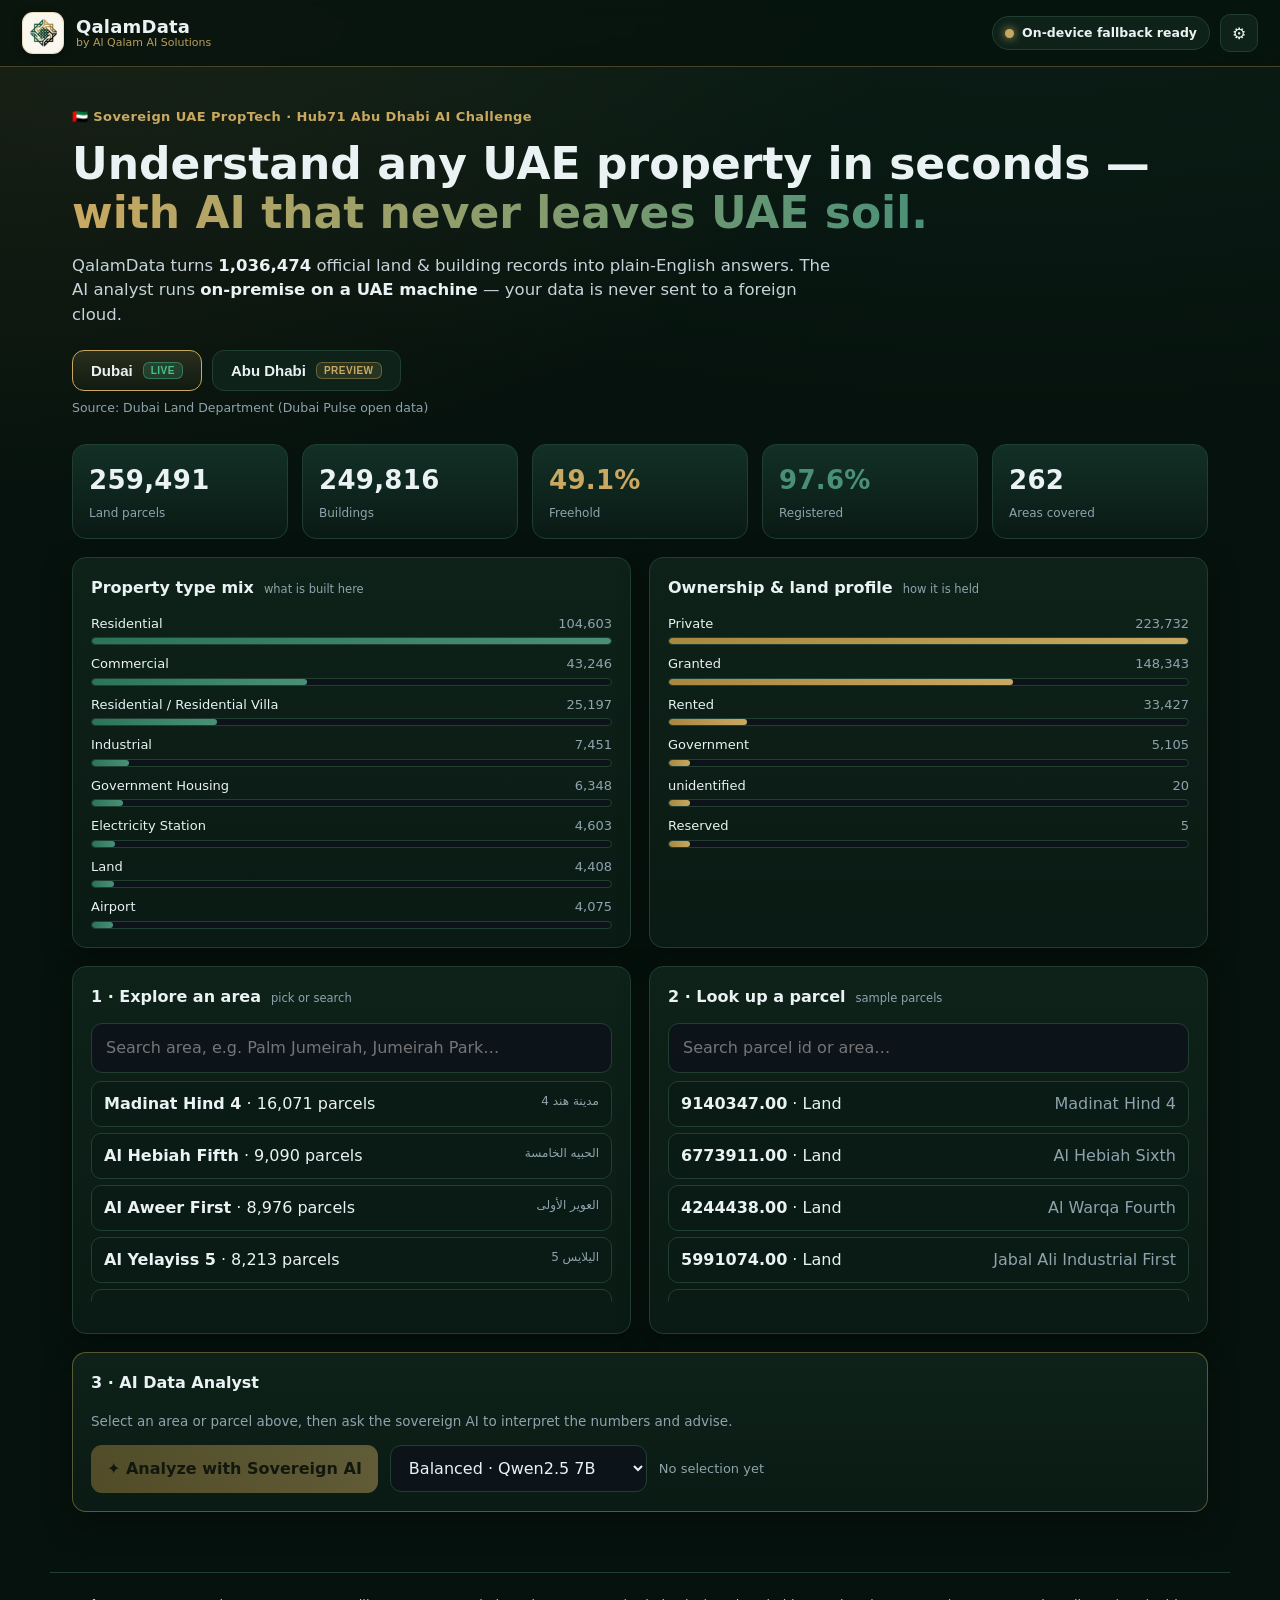
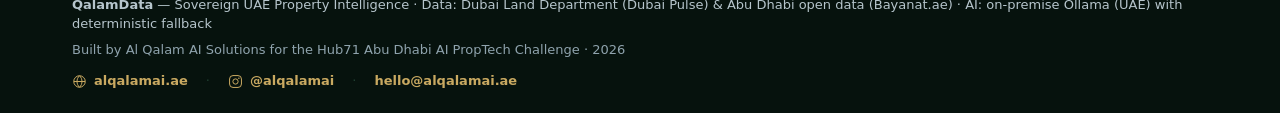
==== site/index.html @ 3cabceb9 "QalamData - Sovereign UAE Property Intelligence (Hub71 Abu Dhabi AI PropTech)" ====
<!doctype html>
<html lang="en">
<head>
  <meta charset="UTF-8" />
  <meta name="viewport" content="width=device-width, initial-scale=1.0" />
  <title>QalamData — Sovereign UAE Property Intelligence</title>
  <meta name="description" content="Understand any UAE property parcel in seconds, with AI that runs on UAE soil. Real Dubai Land Department + Abu Dhabi open data, analysed by an on-premise sovereign AI." />
  <link rel="preconnect" href="https://fonts.googleapis.com" />
  <link rel="icon" type="image/png" href="assets/logo-mark.png" />
  <link rel="stylesheet" href="styles.css" />
  <link rel="stylesheet" href="brand.css" /><!-- Al Qalam AI branding layer -->
  <meta name="theme-color" content="#0B3D2E" />
</head>
<body>
  <!-- Top bar -->
  <header class="topbar">
    <div class="brand">
      <div class="logo" aria-hidden="true">
        <svg viewBox="0 0 48 48" width="34" height="34"><defs><linearGradient id="g" x1="0" x2="1" y1="0" y2="1"><stop offset="0" stop-color="#E7C66B"/><stop offset="1" stop-color="#0FB5A6"/></linearGradient></defs><path fill="url(#g)" d="M24 2l5.5 11.6L42 16l-9 8.6L35 38l-11-6-11 6 2-13.4L6 16l12.5-2.4z"/></svg>
      </div>
      <div class="brandtext">
        <strong>QalamData</strong>
        <span>by Al Qalam AI Solutions</span>
      </div>
    </div>
    <div class="topbar-right">
      <div id="aiStatus" class="chip chip-muted" title="Sovereign AI status">
        <span class="dot"></span><span id="aiStatusText">Checking sovereign AI…</span>
      </div>
      <button id="settingsBtn" class="iconbtn" title="Settings" aria-label="Settings">⚙</button>
    </div>
  </header>

  <!-- Hero -->
  <section class="hero">
    <div class="hero-copy">
      <div class="kicker">🇦🇪 Sovereign UAE PropTech · Hub71 Abu Dhabi AI Challenge</div>
      <h1>Understand any UAE property in seconds —<br><span class="accent">with AI that never leaves UAE soil.</span></h1>
      <p class="lede">QalamData turns <strong id="recordCount">1,000,000+</strong> official land &amp; building records into plain-English answers. The AI analyst runs <strong>on-premise on a UAE machine</strong> — your data is never sent to a foreign cloud.</p>
      <div class="emirate-switch" role="tablist" aria-label="Select emirate">
        <button class="em-btn active" data-emirate="dubai" role="tab">Dubai <span class="tag tag-live">LIVE</span></button>
        <button class="em-btn" data-emirate="abudhabi" role="tab">Abu Dhabi <span class="tag tag-preview">PREVIEW</span></button>
      </div>
      <div class="source-line" id="sourceLine">Source: Dubai Land Department (Dubai Pulse open data)</div>
    </div>
  </section>

  <main class="container">
    <!-- KPI row -->
    <section class="kpis" id="kpis" aria-label="Market indicators"></section>

    <!-- Market mix -->
    <section class="grid-2">
      <div class="card">
        <h2>Property type mix <span class="hint">what is built here</span></h2>
        <div id="propertyMix" class="barlist"></div>
      </div>
      <div class="card">
        <h2>Ownership &amp; land profile <span class="hint">how it is held</span></h2>
        <div id="ownershipMix" class="barlist"></div>
      </div>
    </section>

    <!-- Explorer -->
    <section class="grid-2">
      <div class="card">
        <h2>1 · Explore an area <span class="hint">pick or search</span></h2>
        <input id="areaSearch" class="input" type="text" placeholder="Search area, e.g. Palm Jumeirah, Jumeirah Park…" autocomplete="off" />
        <div id="areaResults" class="result-list"></div>
        <div id="areaCard" class="detail"></div>
      </div>

      <div class="card">
        <h2>2 · Look up a parcel <span class="hint">sample parcels</span></h2>
        <input id="parcelSearch" class="input" type="text" placeholder="Search parcel id or area…" autocomplete="off" />
        <div id="parcelResults" class="result-list"></div>
        <div id="parcelCard" class="detail"></div>
      </div>
    </section>

    <!-- AI analyst -->
    <section class="card ai-card">
      <div class="ai-head">
        <h2>3 · AI Data Analyst</h2>
        <div id="aiBadge" class="ai-badge hidden"></div>
      </div>
      <p class="ai-sub">Select an area or parcel above, then ask the sovereign AI to interpret the numbers and advise.</p>
      <div class="ai-actions">
        <button id="analyzeBtn" class="btn btn-primary" disabled>✦ Analyze with Sovereign AI</button>
        <select id="modelSelect" class="select" title="Model">
          <optgroup label="Sovereign · on-prem UAE">
            <option value="gemma3:4b">Turbo · Gemma 3 4B</option>
            <option value="qwen2.5:7b" selected>Balanced · Qwen2.5 7B</option>
            <option value="qwen2.5:14b">Deep · Qwen2.5 14B</option>
          </optgroup>
          <optgroup label="Cloud · Anthropic">
            <option value="claude-3-5-sonnet-20241022">Claude 3.5 Sonnet</option>
          </optgroup>
        </select>
        <span id="aiContextLabel" class="ai-context">No selection yet</span>
      </div>
      <div id="aiThinking" class="ai-thinking hidden">
        <div class="scanner"></div>
        <div id="aiThinkingText">Routing to on-premise UAE node…</div>
      </div>
      <article id="aiOutput" class="ai-output"></article>
    </section>
  </main>

  <footer class="footer">
    <div>
      <strong>QalamData</strong> — Sovereign UAE Property Intelligence ·
      Data: Dubai Land Department (Dubai Pulse) &amp; Abu Dhabi open data (Bayanat.ae) ·
      AI: on-premise Ollama (UAE) with deterministic fallback
    </div>
    <div class="muted">Built by Al Qalam AI Solutions for the Hub71 Abu Dhabi AI PropTech Challenge · 2026</div>
    <div class="brand-links">
      <a href="https://alqalamai.ae" target="_blank" rel="noopener" title="alqalamai.ae">
        <svg viewBox="0 0 24 24" fill="none" aria-hidden="true"><circle cx="12" cy="12" r="9.2" stroke="currentColor" stroke-width="1.6"/><path d="M3 12h18M12 2.8c2.6 2.4 4 5.8 4 9.2s-1.4 6.8-4 9.2c-2.6-2.4-4-5.8-4-9.2S9.4 5.2 12 2.8Z" stroke="currentColor" stroke-width="1.6"/></svg>
        alqalamai.ae
      </a>
      <span class="sep">·</span>
      <a href="https://instagram.com/alqalamai" target="_blank" rel="noopener" title="@alqalamai on Instagram">
        <svg viewBox="0 0 24 24" fill="none" aria-hidden="true"><rect x="2.5" y="2.5" width="19" height="19" rx="5.5" stroke="currentColor" stroke-width="1.6"/><circle cx="12" cy="12" r="4.2" stroke="currentColor" stroke-width="1.6"/><circle cx="17.4" cy="6.6" r="1.2" fill="currentColor"/></svg>
        @alqalamai
      </a>
      <span class="sep">·</span>
      <a href="mailto:hello@alqalamai.ae" title="hello@alqalamai.ae">hello@alqalamai.ae</a>
    </div>
  </footer>

  <!-- Settings modal -->
  <div id="settingsModal" class="modal hidden" role="dialog" aria-modal="true">
    <div class="modal-box">
      <h3>Settings</h3>
      <label>Sovereign AI endpoint
        <input id="endpointInput" class="input" type="text" placeholder="https://your-tunnel.trycloudflare.com or http://127.0.0.1:8077" />
      </label>
      <p class="muted small">Point this at the on-premise AI node (local or via secure tunnel). If unreachable, QalamData uses a built-in on-device fallback analyst so the demo never breaks.</p>
      <div class="modal-actions">
        <button id="saveSettings" class="btn btn-primary">Save</button>
        <button id="closeSettings" class="btn">Close</button>
      </div>
    </div>
  </div>

  <script src="config.js"></script>
  <script src="app.js"></script>
</body>
</html>
---- site/styles.css ----
:root {
  --bg: #0b1014;
  --bg-2: #0f161c;
  --panel: #131c24;
  --panel-2: #18232c;
  --border: #233240;
  --ink: #eaf2f4;
  --muted: #8fa3ad;
  --gold: #e7c66b;
  --gold-deep: #c9a227;
  --teal: #0fb5a6;
  --teal-deep: #0a8c81;
  --red: #ff6b6b;
  --green: #4cd0a7;
  --radius: 14px;
  --shadow: 0 10px 30px rgba(0,0,0,.35);
}

* { box-sizing: border-box; }
html, body { margin: 0; padding: 0; }
body {
  font-family: "Segoe UI", system-ui, -apple-system, Tahoma, sans-serif;
  background:
    radial-gradient(1200px 600px at 80% -10%, rgba(15,181,166,.12), transparent),
    radial-gradient(900px 500px at 0% 0%, rgba(231,198,107,.10), transparent),
    var(--bg);
  color: var(--ink);
  line-height: 1.5;
}
a { color: var(--teal); }

/* Top bar */
.topbar {
  display: flex; align-items: center; justify-content: space-between;
  padding: 12px 22px; border-bottom: 1px solid var(--border);
  position: sticky; top: 0; z-index: 20;
  backdrop-filter: blur(8px); background: rgba(11,16,20,.72);
}
.brand { display: flex; align-items: center; gap: 12px; }
.brandtext { display: flex; flex-direction: column; line-height: 1.05; }
.brandtext strong { font-size: 18px; letter-spacing: .3px; }
.brandtext span { font-size: 11px; color: var(--muted); }
.topbar-right { display: flex; align-items: center; gap: 10px; }
.iconbtn {
  background: var(--panel); border: 1px solid var(--border); color: var(--ink);
  width: 38px; height: 38px; border-radius: 10px; cursor: pointer; font-size: 16px;
}
.iconbtn:hover { border-color: var(--teal); }

.chip {
  display: inline-flex; align-items: center; gap: 8px;
  padding: 7px 12px; border-radius: 999px; font-size: 12.5px; font-weight: 600;
  border: 1px solid var(--border); background: var(--panel);
}
.chip .dot { width: 9px; height: 9px; border-radius: 50%; background: var(--muted); box-shadow: 0 0 0 3px rgba(255,255,255,.04); }
.chip-live .dot { background: var(--green); box-shadow: 0 0 10px var(--green); }
.chip-fallback .dot { background: var(--gold); box-shadow: 0 0 10px var(--gold); }
.chip-muted .dot { background: var(--muted); }

/* Hero */
.hero { padding: 40px 22px 8px; max-width: 1180px; margin: 0 auto; }
.kicker { color: var(--gold); font-weight: 700; font-size: 13px; letter-spacing: .4px; margin-bottom: 12px; }
.hero h1 { font-size: clamp(26px, 4vw, 44px); line-height: 1.12; margin: 0 0 14px; font-weight: 800; }
.hero h1 .accent { background: linear-gradient(90deg, var(--gold), var(--teal)); -webkit-background-clip: text; background-clip: text; color: transparent; }
.lede { color: #c6d4da; max-width: 760px; font-size: 16.5px; }
.lede strong { color: var(--ink); }

.emirate-switch { display: flex; gap: 10px; margin: 22px 0 8px; }
.em-btn {
  background: var(--panel); border: 1px solid var(--border); color: var(--ink);
  padding: 11px 18px; border-radius: 12px; cursor: pointer; font-weight: 700; font-size: 15px;
  display: flex; align-items: center; gap: 10px; transition: .15s;
}
.em-btn:hover { border-color: var(--teal); }
.em-btn.active { border-color: var(--gold); background: linear-gradient(180deg, rgba(231,198,107,.14), rgba(231,198,107,.04)); }
.tag { font-size: 10px; font-weight: 800; padding: 2px 7px; border-radius: 6px; letter-spacing: .5px; }
.tag-live { background: rgba(76,208,167,.16); color: var(--green); border: 1px solid rgba(76,208,167,.4); }
.tag-preview { background: rgba(231,198,107,.14); color: var(--gold); border: 1px solid rgba(231,198,107,.4); }
.source-line { color: var(--muted); font-size: 12.5px; margin-top: 6px; }

/* Layout */
.container { max-width: 1180px; margin: 0 auto; padding: 18px 22px 60px; display: grid; gap: 18px; }
.grid-2 { display: grid; grid-template-columns: 1fr 1fr; gap: 18px; }
@media (max-width: 860px) { .grid-2 { grid-template-columns: 1fr; } }

.card {
  background: linear-gradient(180deg, var(--panel), var(--bg-2));
  border: 1px solid var(--border); border-radius: var(--radius); padding: 18px; box-shadow: var(--shadow);
}
.card h2 { margin: 0 0 14px; font-size: 16px; display: flex; align-items: baseline; gap: 10px; }
.hint { font-size: 11.5px; color: var(--muted); font-weight: 500; }

/* KPIs */
.kpis { display: grid; grid-template-columns: repeat(5, 1fr); gap: 14px; }
@media (max-width: 860px) { .kpis { grid-template-columns: repeat(2, 1fr); } }
.kpi {
  background: linear-gradient(180deg, var(--panel-2), var(--bg-2));
  border: 1px solid var(--border); border-radius: var(--radius); padding: 16px;
}
.kpi .val { font-size: 26px; font-weight: 800; letter-spacing: .3px; }
.kpi .lbl { font-size: 12px; color: var(--muted); margin-top: 4px; }
.kpi .val.gold { color: var(--gold); }
.kpi .val.teal { color: var(--teal); }

/* Bar lists */
.barlist { display: grid; gap: 9px; }
.bar-row { display: grid; grid-template-columns: 1fr; gap: 4px; }
.bar-row .bar-top { display: flex; justify-content: space-between; font-size: 13px; }
.bar-row .bar-top .name { color: var(--ink); }
.bar-row .bar-top .cnt { color: var(--muted); }
.bar-track { height: 8px; background: #0c141a; border-radius: 999px; overflow: hidden; border: 1px solid var(--border); }
.bar-fill { height: 100%; background: linear-gradient(90deg, var(--teal-deep), var(--teal)); border-radius: 999px; }
.bar-fill.gold { background: linear-gradient(90deg, var(--gold-deep), var(--gold)); }

/* Inputs + results */
.input, .select {
  width: 100%; padding: 12px 14px; border-radius: 11px; border: 1px solid var(--border);
  background: #0c141a; color: var(--ink); font: inherit;
}
.input:focus, .select:focus { outline: none; border-color: var(--teal); }
.select { width: auto; }
.result-list { margin-top: 8px; display: grid; gap: 6px; max-height: 220px; overflow: auto; }
.result-item {
  padding: 10px 12px; border: 1px solid var(--border); border-radius: 10px; cursor: pointer;
  display: flex; justify-content: space-between; gap: 10px; background: var(--bg-2);
}
.result-item:hover { border-color: var(--teal); background: var(--panel-2); }
.result-item .ar { color: var(--muted); font-size: 12px; direction: rtl; }

/* Detail card */
.detail { margin-top: 14px; }
.detail.show { animation: fade .25s ease; }
.detail h3 { margin: 0 0 4px; font-size: 18px; }
.detail .sub { color: var(--muted); font-size: 13px; margin-bottom: 12px; direction: rtl; text-align: left; }
.stat-grid { display: grid; grid-template-columns: repeat(2, 1fr); gap: 10px; margin-bottom: 12px; }
.stat { background: var(--bg-2); border: 1px solid var(--border); border-radius: 10px; padding: 10px 12px; }
.stat .s-val { font-size: 18px; font-weight: 700; }
.stat .s-lbl { font-size: 11.5px; color: var(--muted); }
.pill { display: inline-block; padding: 3px 9px; border-radius: 999px; font-size: 11.5px; font-weight: 700; margin: 2px 4px 2px 0; }
.pill.green { background: rgba(76,208,167,.14); color: var(--green); border: 1px solid rgba(76,208,167,.35); }
.pill.gold { background: rgba(231,198,107,.14); color: var(--gold); border: 1px solid rgba(231,198,107,.35); }
.pill.muted { background: #0c141a; color: var(--muted); border: 1px solid var(--border); }

/* AI card */
.ai-card { border-color: rgba(231,198,107,.35); }
.ai-head { display: flex; align-items: center; justify-content: space-between; }
.ai-sub { color: var(--muted); font-size: 13.5px; margin: 2px 0 14px; }
.ai-actions { display: flex; align-items: center; gap: 12px; flex-wrap: wrap; }
.ai-context { color: var(--muted); font-size: 13px; }
.btn { background: var(--panel-2); color: var(--ink); border: 1px solid var(--border); padding: 12px 16px; border-radius: 11px; cursor: pointer; font: inherit; font-weight: 600; }
.btn:hover { border-color: var(--teal); }
.btn-primary { background: linear-gradient(90deg, var(--gold-deep), var(--gold)); color: #1a1305; border: none; font-weight: 800; }
.btn-primary:disabled { opacity: .45; cursor: not-allowed; }

.ai-badge { display: inline-flex; align-items: center; gap: 8px; padding: 6px 12px; border-radius: 999px; font-size: 12.5px; font-weight: 700; }
.ai-badge.sovereign { background: rgba(76,208,167,.14); color: var(--green); border: 1px solid rgba(76,208,167,.4); }
.ai-badge.fallback { background: rgba(231,198,107,.14); color: var(--gold); border: 1px solid rgba(231,198,107,.4); }
.ai-badge.cloud { background: rgba(120,150,255,.14); color: #93b0ff; border: 1px solid rgba(120,150,255,.4); }

.ai-thinking { margin-top: 16px; padding: 16px; border: 1px solid var(--border); border-radius: 12px; background: #0c141a; position: relative; overflow: hidden; }
.ai-thinking .scanner { position: absolute; top: 0; left: -40%; width: 40%; height: 100%; background: linear-gradient(90deg, transparent, rgba(15,181,166,.18), transparent); animation: scan 1.2s linear infinite; }
#aiThinkingText { font-size: 14px; color: var(--teal); font-weight: 600; }
@keyframes scan { to { left: 110%; } }
@keyframes fade { from { opacity: 0; transform: translateY(4px); } to { opacity: 1; transform: none; } }

.ai-output { margin-top: 14px; }
.ai-output:empty { display: none; }
.ai-output h2, .ai-output h3 { color: var(--gold); margin: 14px 0 6px; font-size: 15px; }
.ai-output strong { color: var(--ink); }
.ai-output ul { margin: 6px 0 12px; padding-left: 18px; }
.ai-output li { margin: 3px 0; }
.ai-output p { margin: 8px 0; }
.ai-meta { margin-top: 10px; font-size: 12px; color: var(--muted); }

/* Footer */
.footer { border-top: 1px solid var(--border); padding: 22px; max-width: 1180px; margin: 0 auto; color: #b6c5cc; font-size: 13px; }
.footer .muted { color: var(--muted); margin-top: 6px; }
.muted { color: var(--muted); }
.small { font-size: 12px; }

/* Modal */
.modal { position: fixed; inset: 0; background: rgba(0,0,0,.6); display: flex; align-items: center; justify-content: center; z-index: 40; }
.modal-box { background: var(--panel); border: 1px solid var(--border); border-radius: var(--radius); padding: 22px; width: min(520px, 92vw); box-shadow: var(--shadow); }
.modal-box h3 { margin: 0 0 14px; }
.modal-box label { display: grid; gap: 8px; font-size: 13px; color: var(--muted); }
.modal-actions { display: flex; gap: 10px; margin-top: 16px; }
.hidden { display: none !important; }
---- site/brand.css ----
/* ============================================================
   AL QALAM AI SOLUTIONS — brand layer for QalamData.
   Loaded AFTER styles.css; overrides only brand-affecting tokens
   (no structural CSS rewritten) so it never collides with ongoing
   layout work. Official identity from alqalamai.ae:
     Emerald #0B3D2E · Gold #C9A961 · Instagram @alqalamai
   ============================================================ */

:root {
  /* Official brand accents (override the placeholder gold/teal) */
  --gold:       #C9A961;   /* aq-gold       */
  --gold-deep:  #A88840;   /* aq-gold-deep  */
  --teal:       #4A9078;   /* aq-emerald-400 — accent re-pointed to emerald */
  --teal-deep:  #2A7459;   /* aq-emerald-500 */
  --green:      #46C28A;   /* live/success, harmonised with emerald */

  /* Emerald-tinted "sovereign" dark surfaces */
  --bg:        #06120D;
  --bg-2:      #0A1A14;
  --panel:     #0E2219;
  --panel-2:   #123026;
  --border:    #203F31;

  /* Brand helpers */
  --aq-emerald: #0B3D2E;
  --aq-tile:    #FAF7EF;   /* cream tile behind the geometric mark */
}

/* Emerald + gold ambient wash (was teal/gold) */
body {
  background:
    radial-gradient(1200px 600px at 80% -10%, rgba(42,116,89,.16), transparent),
    radial-gradient(900px 500px at 0% 0%, rgba(201,169,97,.10), transparent),
    var(--bg);
}

/* Sticky header: emerald glass + subtle gold hairline */
.topbar {
  background: rgba(6,18,13,.74);
  border-bottom: 1px solid rgba(201,169,97,.32);
}

/* ---- Real Al Qalam mark in place of the placeholder star ---- */
.brand .logo {
  width: 42px;
  height: 42px;
  border-radius: 11px;
  background: var(--aq-tile) url("assets/logo-mark.png") center / 28px 28px no-repeat;
  box-shadow: 0 2px 8px rgba(0,0,0,.28), inset 0 0 0 1px rgba(201,169,97,.35);
}
.brand .logo svg { display: none; }
.brandtext strong { letter-spacing: .2px; }
.brandtext span { color: var(--gold); opacity: .92; }

/* Keep the active emirate tab on official gold */
.em-btn.active {
  border-color: var(--gold);
  background: linear-gradient(180deg, rgba(201,169,97,.16), rgba(201,169,97,.04));
}
.tag-preview { background: rgba(201,169,97,.14); color: var(--gold); border-color: rgba(201,169,97,.4); }

/* ---- Footer brand block ---- */
.footer .brand-links {
  display: flex;
  flex-wrap: wrap;
  align-items: center;
  gap: 8px 18px;
  margin-top: 12px;
}
.footer .brand-links a {
  display: inline-flex;
  align-items: center;
  gap: 7px;
  color: var(--gold);
  font-weight: 600;
  font-size: 13px;
  text-decoration: none;
}
.footer .brand-links a:hover { color: var(--gold-deep); }
.footer .brand-links svg { width: 15px; height: 15px; }
.footer .brand-links .sep { color: var(--border); }
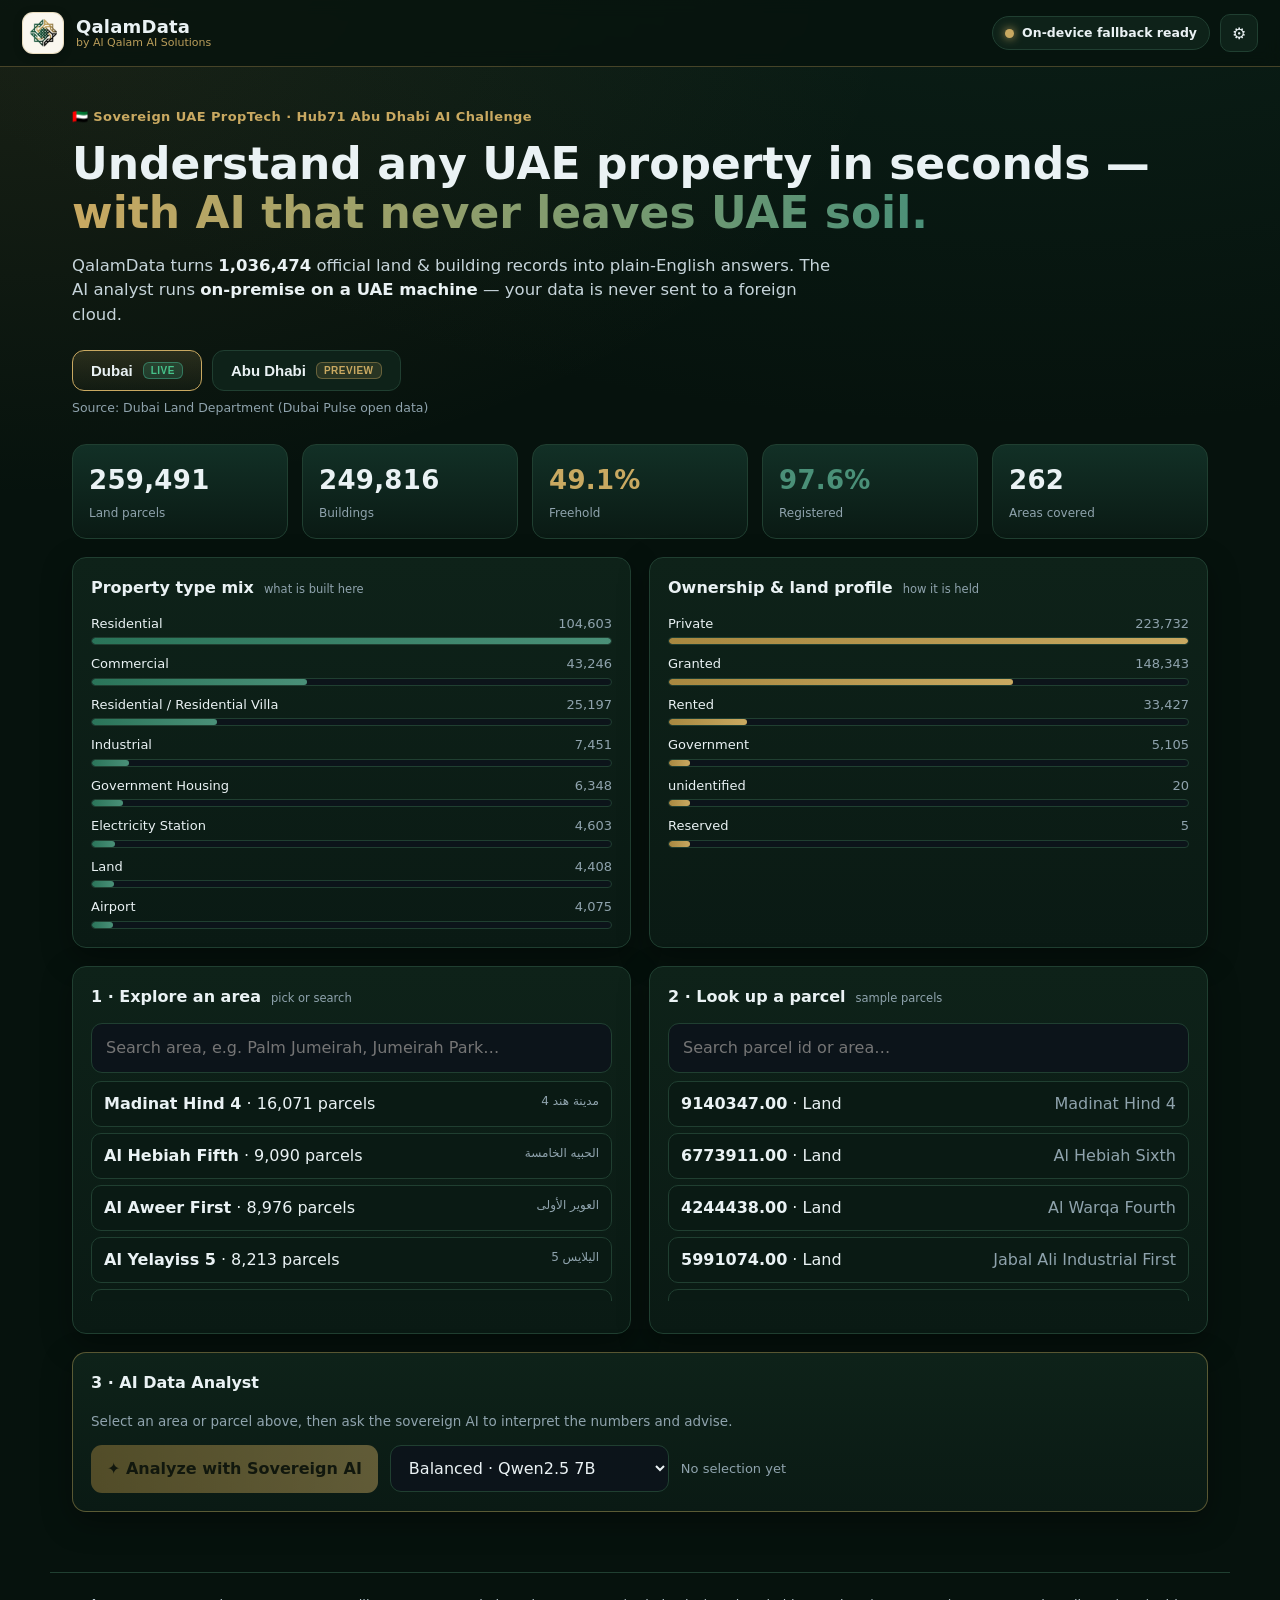
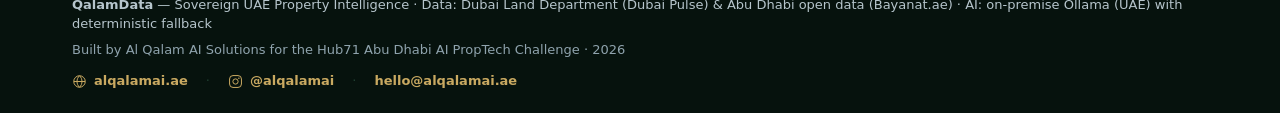
==== commit 5a87ca72: "Fix Claude cloud engine: use current model claude-sonnet-4-6 (old ID was retired/404)" ====
--- a/site/index.html
+++ b/site/index.html
@@ -94,7 +94,7 @@
             <option value="qwen2.5:14b">Deep · Qwen2.5 14B</option>
           </optgroup>
           <optgroup label="Cloud · Anthropic">
-            <option value="claude-3-5-sonnet-20241022">Claude 3.5 Sonnet</option>
+            <option value="claude-sonnet-4-6">Claude Sonnet 4.6 (cloud)</option>
           </optgroup>
         </select>
         <span id="aiContextLabel" class="ai-context">No selection yet</span>
